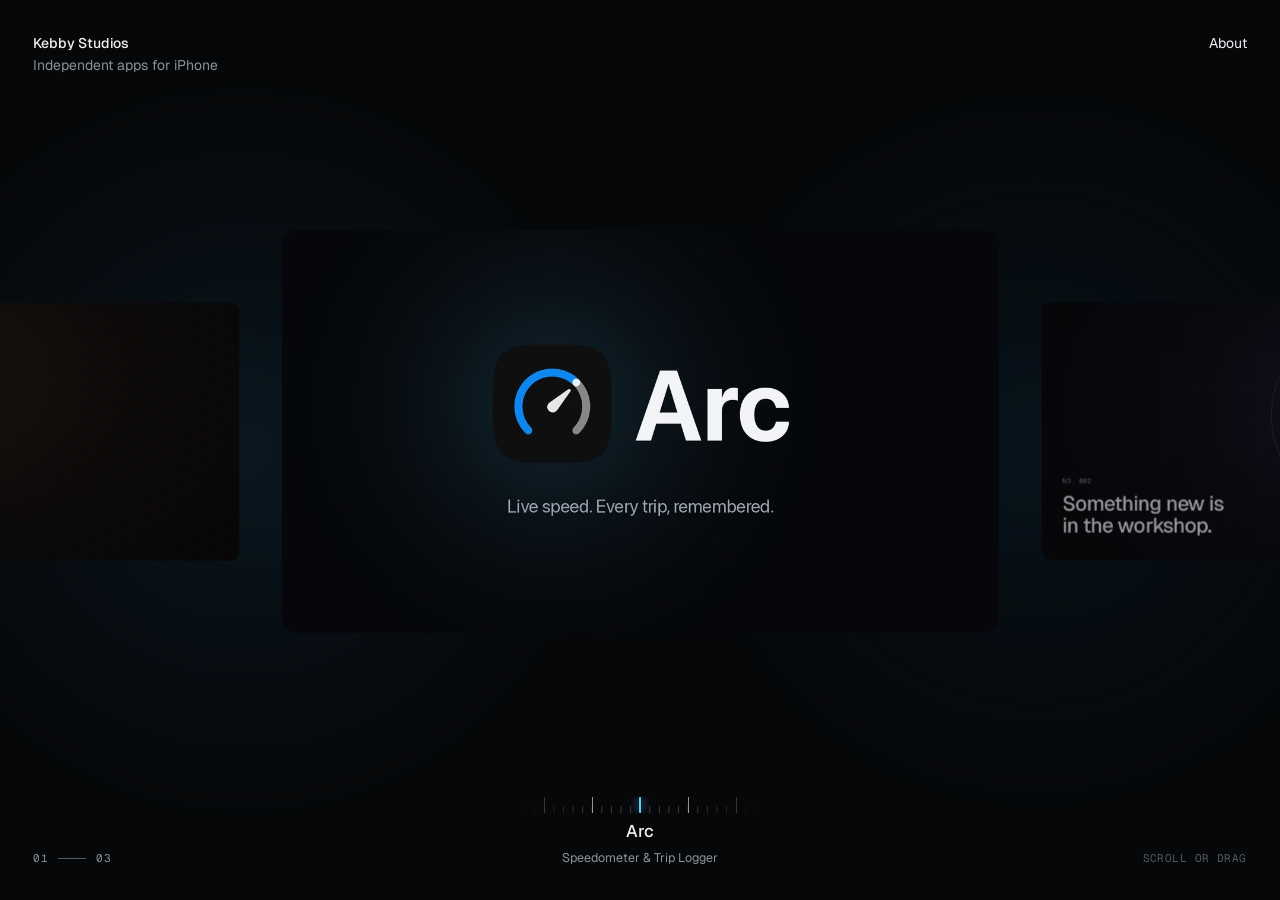
==== index.html @ dff3bba0 "Kebby Studios home page: infinite app carousel with a seamless zoom into Arc A flat, endless carouse" ====
<!doctype html>
<html lang="en">
<head>
  <meta charset="utf-8">
  <meta name="viewport" content="width=device-width, initial-scale=1, viewport-fit=cover">
  <title>Kebby Studios</title>
  <meta name="description" content="Kebby Studios is an independent studio making apps for iPhone and Apple Watch. Our first app is Arc, a speedometer and trip logger.">
  <meta name="theme-color" content="#060708">
  <meta property="og:title" content="Kebby Studios">
  <meta property="og:description" content="Independent apps for iPhone and Apple Watch.">
  <meta property="og:url" content="https://kebbystudios.com/">
  <link rel="icon" href="landing/img/favicon.svg" type="image/svg+xml">
  <link rel="preconnect" href="https://fonts.googleapis.com">
  <link rel="preconnect" href="https://fonts.gstatic.com" crossorigin>
  <link href="https://fonts.googleapis.com/css2?family=Geist:wght@400;500;600&family=Geist+Mono:wght@400;500&display=swap" rel="stylesheet">
  <link rel="stylesheet" href="landing/css/style.css">
  <script>document.documentElement.classList.add("js");</script>
</head>
<body>
  <!-- Ambient light: the colors at the edges of the centered card spill onto the page. -->
  <div class="ambient" aria-hidden="true"><i class="amb-l"></i><i class="amb-r"></i></div>

  <header class="top">
    <a class="studio" href="./">
      <span class="studio-name">Kebby Studios</span>
      <span class="studio-sub">Independent apps for iPhone</span>
    </a>
    <button class="about-btn" type="button" aria-expanded="false" aria-controls="about">About</button>
  </header>

  <main class="stage" id="stage">
    <h1 class="sr-only">Kebby Studios apps</h1>
    <!-- Cards are links, so everything works without JavaScript; main.js turns
         the list into the carousel and repeats it to fill the loop. -->
    <ul class="track" id="track" aria-label="Apps">
      <li class="card" data-id="arc" data-name="Arc" data-kind="Speedometer &amp; Trip Logger" data-href="arc/">
        <a class="card-link" href="arc/" aria-label="Arc, speedometer and trip logger">
          <div class="card-media">
            <video class="card-video" muted loop playsinline preload="metadata" poster="landing/media/arc.jpg"
                   data-src="landing/media/arc.mp4" data-src-sm="landing/media/arc-sm.mp4"
                   data-src-tall="landing/media/arc-tall.mp4" data-poster-tall="landing/media/arc-tall.jpg"></video>
          </div>
        </a>
      </li>
      <li class="card card-soon" data-id="soon" data-name="Next" data-kind="In the workshop">
        <a class="card-link" href="#soon" aria-label="Our next app, in the workshop">
          <div class="card-media soon">
            <div class="soon-grid"></div>
            <div class="soon-orbit"><i></i><i></i><i></i></div>
            <div class="soon-copy">
              <span class="mono">No. 002</span>
              <strong>Something new is in&nbsp;the&nbsp;workshop.</strong>
            </div>
          </div>
        </a>
      </li>
      <li class="card card-studio" data-id="studio" data-name="Studio" data-kind="About Kebby Studios">
        <a class="card-link" href="#about" aria-label="About Kebby Studios">
          <div class="card-media studio-card">
            <div class="studio-lines" aria-hidden="true"></div>
            <div class="studio-copy">
              <span class="mono">Kebby Studios</span>
              <strong>Small apps, made with&nbsp;care.</strong>
            </div>
          </div>
        </a>
      </li>
    </ul>
  </main>

  <!-- The dial: ticks travel with the carousel; the name rolls like an odometer. -->
  <footer class="dial" aria-live="polite">
    <div class="dial-ruler" aria-hidden="true"><div class="dial-ticks" id="ticks"></div><span class="dial-needle"></span></div>
    <div class="dial-name"><span class="dial-roll" id="roll"></span></div>
    <div class="dial-kind" id="kind"></div>
  </footer>
  <div class="count mono" aria-hidden="true"><span id="count-i">01</span><span class="count-sep"></span><span id="count-n">03</span></div>
  <div class="hint mono" aria-hidden="true">Scroll or drag</div>

  <div class="cursor" aria-hidden="true"><span class="cursor-label"></span></div>

  <section class="about" id="about" aria-hidden="true" aria-labelledby="about-title">
    <div class="about-inner">
      <p class="mono about-eyebrow">About</p>
      <h2 id="about-title">Kebby Studios makes small, careful apps for iPhone and Apple&nbsp;Watch.</h2>
      <p>Each app does one thing well and looks good doing it. Arc, a speedometer and trip logger, is the first. More are on the way.</p>
      <ul class="about-links">
        <li><a href="arc/">Arc<span class="mono">Speedometer &amp; Trip Logger</span></a></li>
        <li><a href="mailto:kebbystudios@gmail.com">Contact<span class="mono">kebbystudios@gmail.com</span></a></li>
      </ul>
      <p class="about-legal">&copy; 2026 Kebby Studios</p>
    </div>
  </section>

  <script src="landing/js/main.js"></script>
</body>
</html>
---- landing/css/style.css ----
/* Kebby Studios — kebbystudios.com
   A flat, infinite carousel of the studio's apps. The centered card is the
   largest; the page takes on its colors (the ambient light), and a dial at
   the bottom ticks along as the carousel turns. Opening a card zooms it to
   fill the window and hands off to that app's site without a cut. */
@view-transition { navigation: auto; }

:root {
  --bg: #060708;
  --text: #eef0f2;
  --text-2: #8b9199;
  --text-3: #575c63;
  --line: rgba(255, 255, 255, .09);
  --accent: #eef0f2;
  --font: "Geist", -apple-system, BlinkMacSystemFont, "Inter", "Segoe UI", system-ui, sans-serif;
  --mono: "Geist Mono", ui-monospace, "SF Mono", Menlo, monospace;
  --ease: cubic-bezier(.22, 1, .36, 1);
  --cw: 56vw;
  --ch: 31.5vw;
  --pad: clamp(16px, 2.6vw, 36px);
  color-scheme: dark;
}

* { box-sizing: border-box; }
html, body { height: 100%; }
body {
  margin: 0;
  background: var(--bg);
  color: var(--text);
  font: 400 14px/1.45 var(--font);
  -webkit-font-smoothing: antialiased;
  overflow: hidden;
  overscroll-behavior: none;
}
a { color: inherit; text-decoration: none; }
button { font: inherit; color: inherit; background: none; border: 0; padding: 0; cursor: pointer; }
.mono { font-family: var(--mono); font-size: 11px; letter-spacing: .04em; text-transform: uppercase; }
.sr-only { position: absolute; width: 1px; height: 1px; overflow: hidden; clip-path: inset(50%); white-space: nowrap; }

/* ---------- Ambient light ---------- */
.ambient { position: fixed; inset: 0; pointer-events: none; z-index: 0; transition: opacity .6s; }
.ambient i {
  position: absolute;
  top: 50%;
  width: 62vw;
  height: 90vh;
  margin-top: -45vh;
  background-color: #10161d;
  opacity: .5;
  -webkit-mask-image: radial-gradient(closest-side, #000 0%, rgba(0, 0, 0, .45) 45%, transparent 100%);
  mask-image: radial-gradient(closest-side, #000 0%, rgba(0, 0, 0, .45) 45%, transparent 100%);
  transition: background-color 1.2s linear;
}
.ambient .amb-l { left: -12vw; }
.ambient .amb-r { right: -12vw; }

/* ---------- Header ---------- */
.top {
  position: fixed;
  inset: 0 0 auto 0;
  z-index: 40;
  display: flex;
  align-items: flex-start;
  justify-content: space-between;
  padding: calc(var(--pad) + env(safe-area-inset-top)) var(--pad) 0;
  pointer-events: none;
}
.top > * { pointer-events: auto; }
.studio { display: grid; gap: 1px; }
.studio-name { font-weight: 500; font-size: 14px; letter-spacing: -.005em; }
.studio-sub { color: var(--text-2); }
.about-btn { position: relative; height: 20px; overflow: hidden; color: var(--text); }
.about-btn span { display: block; transition: transform .5s var(--ease); }
.about-btn span + span { position: absolute; left: 0; top: 0; transform: translateY(110%); }
.about-open .about-btn span:first-child { transform: translateY(-110%); }
.about-open .about-btn span + span { transform: none; }

/* ---------- Carousel ---------- */
.stage {
  position: fixed;
  inset: 0;
  z-index: 10;
  touch-action: none;
  -webkit-user-select: none;
  user-select: none;
}
.track { list-style: none; margin: 0; padding: 0; }
.card {
  position: absolute;
  left: 50%;
  top: calc(50% - 18px);
  width: var(--cw);
  height: var(--ch);
  margin: calc(var(--ch) / -2) 0 0 calc(var(--cw) / -2);
  border-radius: 14px;
  overflow: hidden;
  background: #0b0d10;
  will-change: transform;
  /* Keeps the corners clipped while scaled on Safari. */
  isolation: isolate;
  -webkit-mask-image: -webkit-radial-gradient(white, black);
}
.js .card { opacity: 0; }
.card-link { position: absolute; inset: 0; display: block; outline: none; -webkit-user-drag: none; }
.card-link:focus-visible::before {
  content: "";
  position: absolute;
  inset: 0;
  z-index: 5;
  border-radius: inherit;
  box-shadow: inset 0 0 0 2px rgba(255, 255, 255, .7);
}
.card::after {
  /* Dims cards as they leave the center (main.js sets --dim). */
  content: "";
  position: absolute;
  inset: 0;
  z-index: 3;
  background: var(--bg);
  opacity: var(--dim, 0);
  pointer-events: none;
}
.card-media {
  position: absolute;
  inset: -3%;
  transform: translate3d(var(--px, 0px), var(--py, 0px), 0);
  will-change: transform;
}
.card-video { width: 100%; height: 100%; object-fit: cover; display: block; background: #05070a; pointer-events: none; }

/* No. 002: a drafting table, a few pieces orbiting. */
.soon {
  background:
    radial-gradient(70% 90% at 72% 40%, #1d1a2b 0%, #0d0c13 60%, #09090c 100%);
}
.soon-grid {
  position: absolute;
  inset: 0;
  background-image:
    linear-gradient(rgba(255, 255, 255, .045) 1px, transparent 1px),
    linear-gradient(90deg, rgba(255, 255, 255, .045) 1px, transparent 1px);
  background-size: 48px 48px;
  background-position: center;
  -webkit-mask-image: radial-gradient(60% 80% at 70% 45%, #000, transparent);
  mask-image: radial-gradient(60% 80% at 70% 45%, #000, transparent);
}
.soon-orbit { position: absolute; left: 70%; top: 44%; width: 0; height: 0; }
.soon-orbit i {
  position: absolute;
  border-radius: 50%;
  border: 1px solid rgba(190, 170, 255, .28);
  animation: orbit 18s linear infinite;
}
.soon-orbit i:nth-child(1) { width: 34vmin; height: 34vmin; margin: -17vmin; }
.soon-orbit i:nth-child(2) { width: 22vmin; height: 22vmin; margin: -11vmin; animation-duration: 12s; animation-direction: reverse; border-color: rgba(190, 170, 255, .4); }
.soon-orbit i:nth-child(3) { width: 9vmin; height: 9vmin; margin: -4.5vmin; background: radial-gradient(circle at 35% 30%, #b9a8ff, #5a46c9 70%); border: 0; box-shadow: 0 0 60px rgba(150, 120, 255, .45); animation: breathe 5s ease-in-out infinite; }
.soon-orbit i:nth-child(1)::after,
.soon-orbit i:nth-child(2)::after {
  content: "";
  position: absolute;
  left: 50%;
  top: -4px;
  width: 8px;
  height: 8px;
  margin-left: -4px;
  border-radius: 50%;
  background: #d6ccff;
  box-shadow: 0 0 14px #b9a8ff;
}
@keyframes orbit { to { transform: rotate(360deg); } }
@keyframes breathe { 50% { transform: scale(1.08); } }

.soon-copy, .studio-copy {
  position: absolute;
  left: 7%;
  bottom: 12%;
  display: grid;
  gap: 10px;
  max-width: 46%;
}
.soon-copy .mono, .studio-copy .mono { color: var(--text-2); font-size: clamp(9px, .8vw, 12px); }
.soon-copy strong, .studio-copy strong {
  font-weight: 500;
  font-size: clamp(18px, 2.5vw, 40px);
  line-height: 1.05;
  letter-spacing: -.03em;
}

/* Studio: warm paper-dark, slow lines like a drafting pen. */
.studio-card { background: radial-gradient(80% 100% at 30% 30%, #2a2018 0%, #120e0b 55%, #0a0908 100%); }
.studio-lines {
  position: absolute;
  inset: 0;
  background: repeating-linear-gradient(-24deg, rgba(255, 200, 150, .05) 0 1px, transparent 1px 22px);
  animation: drift 30s linear infinite;
  -webkit-mask-image: linear-gradient(100deg, transparent 35%, #000 75%);
  mask-image: linear-gradient(100deg, transparent 35%, #000 75%);
}
@keyframes drift { to { background-position: 0 440px; } }

/* The handoff: the app's real page, kept at window size and scaled to cover
   the card, so the zoom ends on exactly what loads next. */
.handoff {
  position: absolute;
  left: 50%;
  top: 50%;
  z-index: 4;
  border: 0;
  background: #05070a;
  opacity: 0;
  pointer-events: none;
  transform-origin: 50% 50%;
}

/* ---------- Dial ---------- */
.dial {
  position: fixed;
  left: 50%;
  bottom: calc(var(--pad) + env(safe-area-inset-bottom));
  z-index: 30;
  width: 240px;
  margin-left: -120px;
  display: grid;
  justify-items: center;
  gap: 6px;
  pointer-events: none;
}
.dial-ruler {
  position: relative;
  width: 240px;
  height: 16px;
  overflow: hidden;
  -webkit-mask-image: linear-gradient(90deg, transparent, #000 30%, #000 70%, transparent);
  mask-image: linear-gradient(90deg, transparent, #000 30%, #000 70%, transparent);
}
.dial-ticks {
  position: absolute;
  left: 0;
  bottom: 0;
  width: 1200px;
  height: 100%;
  /* One major tick per app (every 48px), four minor between. */
  background:
    linear-gradient(90deg, rgba(255, 255, 255, .55) 1px, transparent 1px) 0 100% / 48px 100% repeat-x,
    linear-gradient(90deg, rgba(255, 255, 255, .22) 1px, transparent 1px) 0 100% / 9.6px 45% repeat-x;
  will-change: transform;
}
.dial-needle {
  position: absolute;
  left: 50%;
  bottom: 0;
  width: 2px;
  height: 100%;
  margin-left: -1px;
  border-radius: 1px;
  background: var(--needle, #5cc8ff);
  box-shadow: 0 0 10px var(--needle, #5cc8ff);
  transition: background .6s, box-shadow .6s;
}
.dial-name {
  position: relative;
  height: 24px;
  width: 100%;
  overflow: hidden;
  font-size: 17px;
  font-weight: 500;
  letter-spacing: -.01em;
}
.dial-roll span {
  position: absolute;
  left: 0;
  right: 0;
  text-align: center;
  line-height: 24px;
  transition: transform .55s var(--ease), opacity .55s var(--ease);
}
.dial-kind { color: var(--text-2); font-size: 12.5px; height: 18px; transition: opacity .3s; }

.count {
  position: fixed;
  left: var(--pad);
  bottom: calc(var(--pad) + env(safe-area-inset-bottom));
  z-index: 30;
  display: flex;
  align-items: center;
  gap: 10px;
  color: var(--text-2);
}
.count-sep { width: 28px; height: 1px; background: var(--text-3); }
.hint {
  position: fixed;
  right: var(--pad);
  bottom: calc(var(--pad) + env(safe-area-inset-bottom));
  z-index: 30;
  color: var(--text-3);
  transition: opacity .8s;
}
.hint.gone { opacity: 0; }

/* Everything but the opening card steps back during the handoff. */
.top, .dial, .count, .hint:not(.gone), .ambient { transition: opacity .45s; }
.opening .top, .opening .dial, .opening .count, .opening .hint, .opening .ambient { opacity: 0; }

/* ---------- Cursor (mouse and trackpad only) ---------- */
.cursor { display: none; }
@media (hover: hover) and (pointer: fine) {
  .has-cursor .stage, .has-cursor .stage a { cursor: none; }
  .cursor {
    position: fixed;
    left: 0;
    top: 0;
    z-index: 60;
    display: grid;
    place-items: center;
    width: 64px;
    height: 64px;
    margin: -32px 0 0 -32px;
    pointer-events: none;
    opacity: 0;
    transition: opacity .3s;
  }
  .has-cursor .cursor.on { opacity: 1; }
  .cursor::before {
    content: "";
    position: absolute;
    inset: 0;
    border-radius: 50%;
    background: var(--text);
    transform: scale(.125);
    transition: transform .45s var(--ease), background .45s;
  }
  .cursor-label {
    position: relative;
    color: var(--bg);
    font: 500 11px/1 var(--mono);
    letter-spacing: .04em;
    text-transform: uppercase;
    opacity: 0;
    transform: scale(.6);
    transition: opacity .3s, transform .45s var(--ease);
  }
  .cursor.big::before { transform: scale(1); }
  .cursor.mid::before { transform: scale(.7); background: rgba(238, 240, 242, .9); }
  .cursor.big .cursor-label, .cursor.mid .cursor-label { opacity: 1; transform: none; }
  .cursor.mid .cursor-label { font-size: 15px; }
}

/* ---------- About ---------- */
.about {
  position: fixed;
  inset: 0;
  z-index: 35;
  display: flex;
  align-items: flex-end;
  padding: 0 var(--pad) calc(var(--pad) * 2.2 + env(safe-area-inset-bottom));
  background: rgba(6, 7, 8, .82);
  -webkit-backdrop-filter: blur(24px) saturate(140%);
  backdrop-filter: blur(24px) saturate(140%);
  clip-path: inset(0 0 100% 0);
  visibility: hidden;
  transition: clip-path .8s var(--ease), visibility 0s .8s;
}
.about-open .about { clip-path: inset(0); visibility: visible; transition: clip-path .8s var(--ease); }
.about-inner { max-width: 760px; display: grid; gap: 22px; }
.about-inner > * { opacity: 0; transform: translateY(16px); transition: opacity .5s, transform .7s var(--ease); }
.about-open .about-inner > * { opacity: 1; transform: none; }
.about-open .about-inner > :nth-child(2) { transition-delay: .08s; }
.about-open .about-inner > :nth-child(3) { transition-delay: .14s; }
.about-open .about-inner > :nth-child(4) { transition-delay: .2s; }
.about-open .about-inner > :nth-child(5) { transition-delay: .26s; }
.about-eyebrow { color: var(--text-2); margin: 0; }
.about h2 { margin: 0; font-weight: 500; font-size: clamp(28px, 4.2vw, 56px); line-height: 1.04; letter-spacing: -.035em; }
.about p { margin: 0; color: var(--text-2); font-size: 16px; max-width: 34em; }
.about-links { list-style: none; margin: 8px 0 0; padding: 0; display: grid; border-top: 1px solid var(--line); }
.about-links a {
  display: flex;
  justify-content: space-between;
  align-items: baseline;
  gap: 16px;
  padding: 14px 0;
  border-bottom: 1px solid var(--line);
  font-size: 18px;
  font-weight: 500;
  transition: padding .4s var(--ease);
}
.about-links a:hover { padding-left: 8px; }
.about-links .mono { color: var(--text-2); }
.about .about-legal { font-size: 12px; color: var(--text-3); }

/* ---------- Small screens ---------- */
@media (max-width: 700px) {
  .hint, .count { display: none; }
  .soon-copy, .studio-copy { max-width: 70%; gap: 6px; }
  .soon-orbit { left: 76%; top: 38%; }
}

@media (prefers-reduced-motion: reduce) {
  .soon-orbit i, .studio-lines { animation: none; }
}
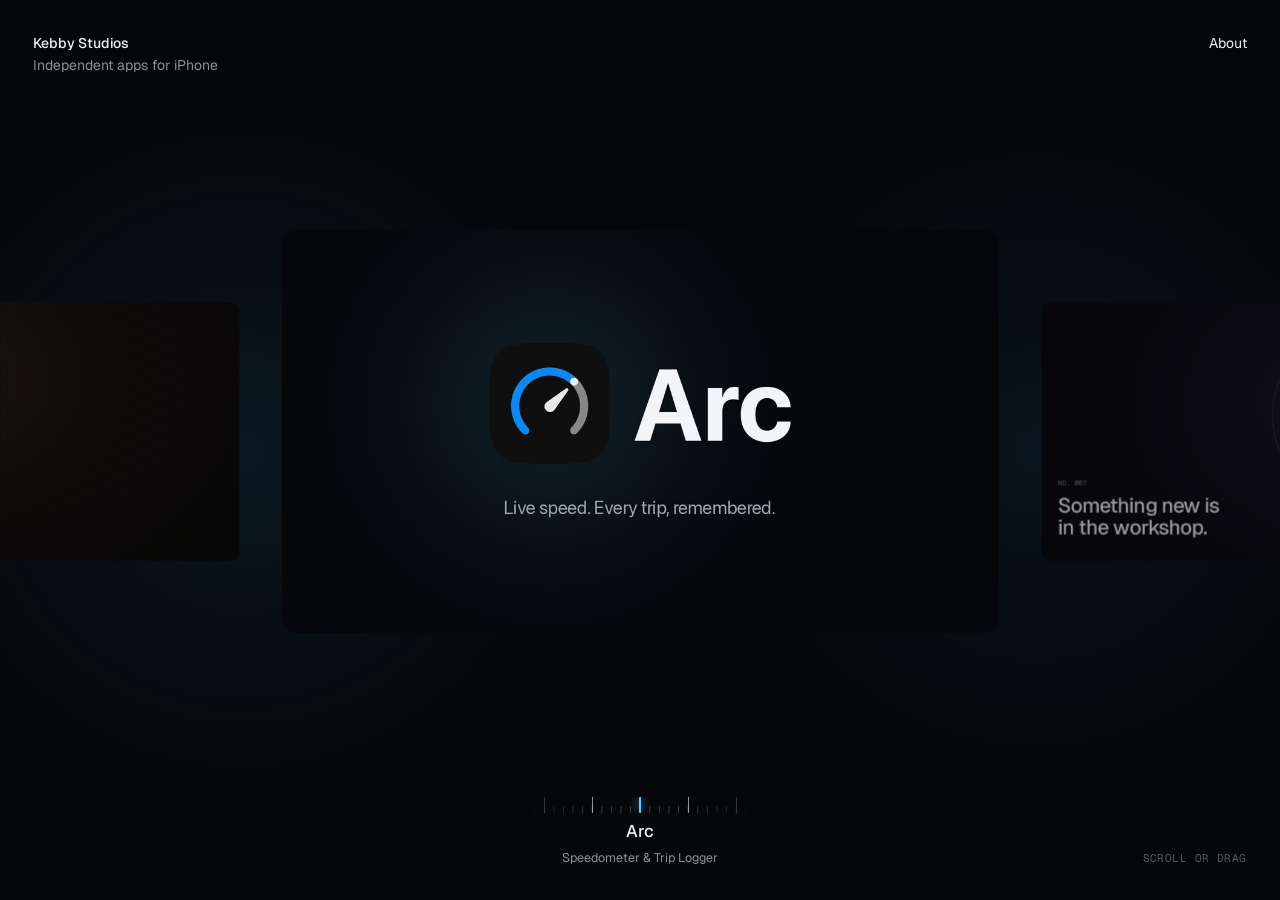
==== commit 0e8e1124: "Home: plain circle cursor, settled click to open, stronger hover, slower scroll Cursor is a blank ci" ====
--- a/index.html
+++ b/index.html
@@ -74,10 +74,9 @@
     <div class="dial-name"><span class="dial-roll" id="roll"></span></div>
     <div class="dial-kind" id="kind"></div>
   </footer>
-  <div class="count mono" aria-hidden="true"><span id="count-i">01</span><span class="count-sep"></span><span id="count-n">03</span></div>
   <div class="hint mono" aria-hidden="true">Scroll or drag</div>
 
-  <div class="cursor" aria-hidden="true"><span class="cursor-label"></span></div>
+  <div class="cursor" aria-hidden="true"></div>
 
   <section class="about" id="about" aria-hidden="true" aria-labelledby="about-title">
     <div class="about-inner">
--- a/landing/css/style.css
+++ b/landing/css/style.css
@@ -122,7 +122,7 @@
 }
 .card-media {
   position: absolute;
-  inset: -3%;
+  inset: -4%;
   transform: translate3d(var(--px, 0px), var(--py, 0px), 0);
   will-change: transform;
 }
@@ -276,17 +276,6 @@
 }
 .dial-kind { color: var(--text-2); font-size: 12.5px; height: 18px; transition: opacity .3s; }
 
-.count {
-  position: fixed;
-  left: var(--pad);
-  bottom: calc(var(--pad) + env(safe-area-inset-bottom));
-  z-index: 30;
-  display: flex;
-  align-items: center;
-  gap: 10px;
-  color: var(--text-2);
-}
-.count-sep { width: 28px; height: 1px; background: var(--text-3); }
 .hint {
   position: fixed;
   right: var(--pad);
@@ -298,8 +287,8 @@
 .hint.gone { opacity: 0; }
 
 /* Everything but the opening card steps back during the handoff. */
-.top, .dial, .count, .hint:not(.gone), .ambient { transition: opacity .45s; }
-.opening .top, .opening .dial, .opening .count, .opening .hint, .opening .ambient { opacity: 0; }
+.top, .dial, .hint:not(.gone), .ambient { transition: opacity .45s; }
+.opening .top, .opening .dial, .opening .hint, .opening .ambient { opacity: 0; }
 
 /* ---------- Cursor (mouse and trackpad only) ---------- */
 .cursor { display: none; }
@@ -312,9 +301,9 @@
     z-index: 60;
     display: grid;
     place-items: center;
-    width: 64px;
-    height: 64px;
-    margin: -32px 0 0 -32px;
+    width: 32px;
+    height: 32px;
+    margin: -16px 0 0 -16px;
     pointer-events: none;
     opacity: 0;
     transition: opacity .3s;
@@ -326,23 +315,11 @@
     inset: 0;
     border-radius: 50%;
     background: var(--text);
-    transform: scale(.125);
+    transform: scale(.25);
     transition: transform .45s var(--ease), background .45s;
-  }
-  .cursor-label {
-    position: relative;
-    color: var(--bg);
-    font: 500 11px/1 var(--mono);
-    letter-spacing: .04em;
-    text-transform: uppercase;
-    opacity: 0;
-    transform: scale(.6);
-    transition: opacity .3s, transform .45s var(--ease);
   }
   .cursor.big::before { transform: scale(1); }
   .cursor.mid::before { transform: scale(.7); background: rgba(238, 240, 242, .9); }
-  .cursor.big .cursor-label, .cursor.mid .cursor-label { opacity: 1; transform: none; }
-  .cursor.mid .cursor-label { font-size: 15px; }
 }
 
 /* ---------- About ---------- */
@@ -389,7 +366,7 @@
 
 /* ---------- Small screens ---------- */
 @media (max-width: 700px) {
-  .hint, .count { display: none; }
+  .hint { display: none; }
   .soon-copy, .studio-copy { max-width: 70%; gap: 6px; }
   .soon-orbit { left: 76%; top: 38%; }
 }
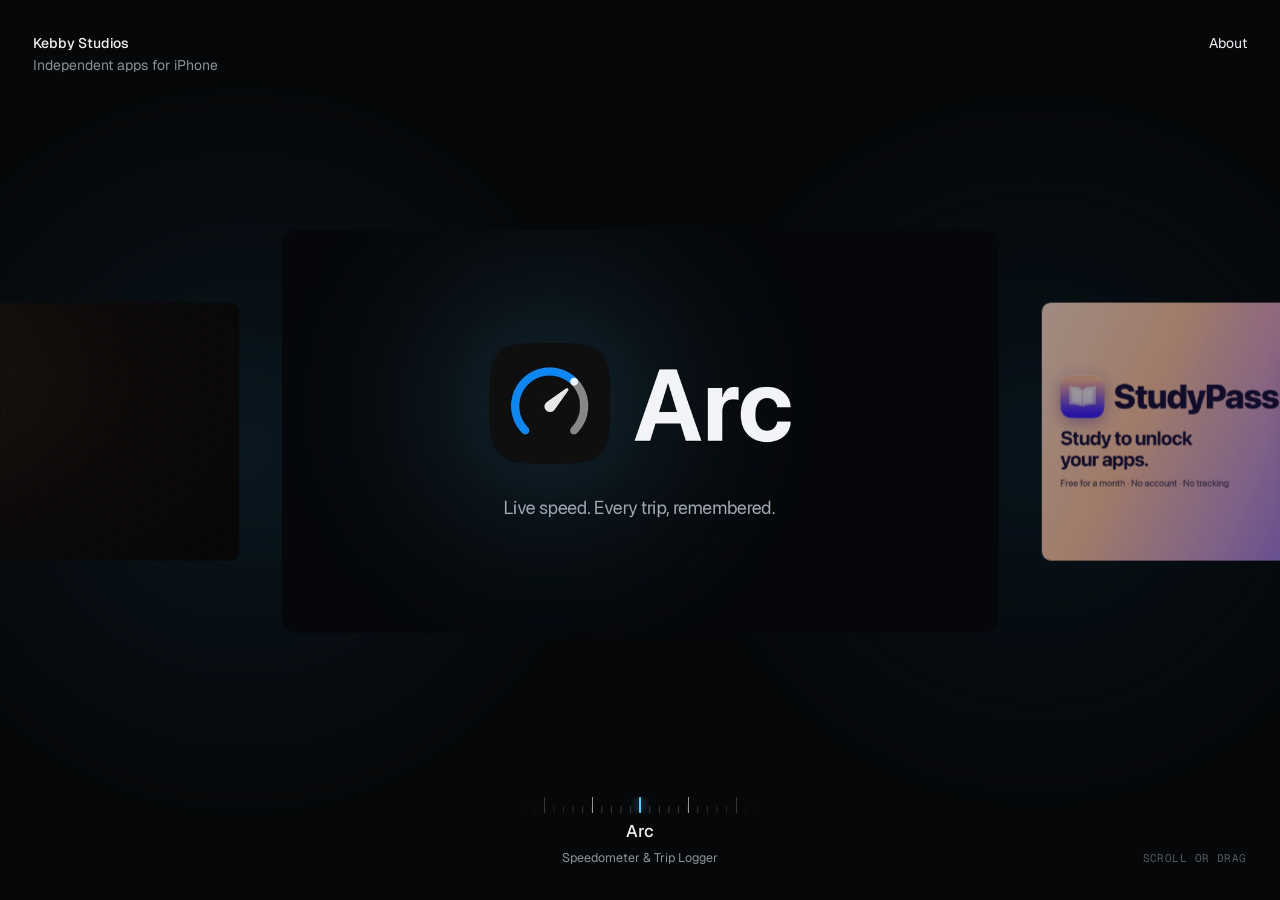
==== commit b698d2bb: "Home: StudyPass card in the carousel Co-Authored-By: Claude Opus 5.5 <noreply@anthropic.com>" ====
--- a/index.html
+++ b/index.html
@@ -4,7 +4,7 @@
   <meta charset="utf-8">
   <meta name="viewport" content="width=device-width, initial-scale=1, viewport-fit=cover">
   <title>Kebby Studios</title>
-  <meta name="description" content="Kebby Studios is an independent studio making apps for iPhone and Apple Watch. Our first app is Arc, a speedometer and trip logger.">
+  <meta name="description" content="Kebby Studios is an independent studio making apps for iPhone and Apple Watch: Arc, a speedometer and trip logger, and StudyPass, which locks your apps until you study.">
   <meta name="theme-color" content="#060708">
   <meta property="og:title" content="Kebby Studios">
   <meta property="og:description" content="Independent apps for iPhone and Apple Watch.">
@@ -42,15 +42,13 @@
           </div>
         </a>
       </li>
-      <li class="card card-soon" data-id="soon" data-name="Next" data-kind="In the workshop">
-        <a class="card-link" href="#soon" aria-label="Our next app, in the workshop">
-          <div class="card-media soon">
-            <div class="soon-grid"></div>
-            <div class="soon-orbit"><i></i><i></i><i></i></div>
-            <div class="soon-copy">
-              <span class="mono">No. 002</span>
-              <strong>Something new is in&nbsp;the&nbsp;workshop.</strong>
-            </div>
+      <li class="card" data-id="studypass" data-name="StudyPass" data-kind="Study to Unlock Your Apps" data-href="studypass/">
+        <a class="card-link" href="studypass/" aria-label="StudyPass, study to unlock your apps">
+          <div class="card-media">
+            <picture>
+              <source media="(max-width: 699px) and (orientation: portrait)" srcset="landing/media/studypass-tall.jpg">
+              <img class="card-video" src="landing/media/studypass.jpg" alt="" loading="lazy" decoding="async">
+            </picture>
           </div>
         </a>
       </li>
@@ -82,9 +80,10 @@
     <div class="about-inner">
       <p class="mono about-eyebrow">About</p>
       <h2 id="about-title">Kebby Studios makes small, careful apps for iPhone and Apple&nbsp;Watch.</h2>
-      <p>Each app does one thing well and looks good doing it. Arc, a speedometer and trip logger, is the first. More are on the way.</p>
+      <p>Each app does one thing well and looks good doing it. Arc is a speedometer and trip logger. StudyPass locks your apps until you study. More are on the way.</p>
       <ul class="about-links">
         <li><a href="arc/">Arc<span class="mono">Speedometer &amp; Trip Logger</span></a></li>
+        <li><a href="studypass/">StudyPass<span class="mono">Study to Unlock Your Apps</span></a></li>
         <li><a href="mailto:kebbystudios@gmail.com">Contact<span class="mono">kebbystudios@gmail.com</span></a></li>
       </ul>
       <p class="about-legal">&copy; 2026 Kebby Studios</p>
--- a/landing/css/style.css
+++ b/landing/css/style.css
@@ -127,6 +127,7 @@
   will-change: transform;
 }
 .card-video { width: 100%; height: 100%; object-fit: cover; display: block; background: #05070a; pointer-events: none; }
+.card-media picture { display: block; width: 100%; height: 100%; }
 
 /* No. 002: a drafting table, a few pieces orbiting. */
 .soon {
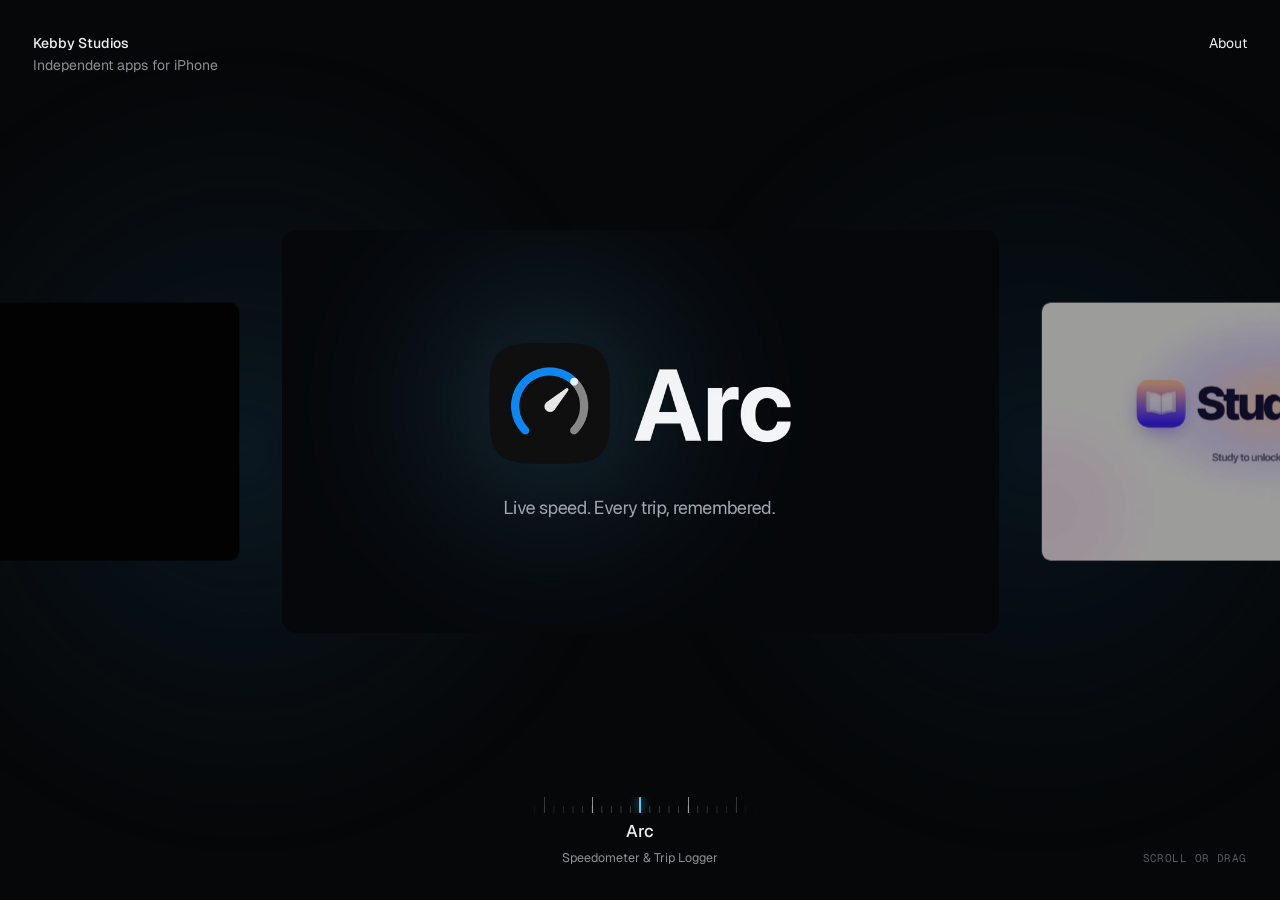
==== commit 32ffacb3: "Home: StudyPass hero video, random starting card, arrows back The StudyPass card plays a looping cli" ====
--- a/index.html
+++ b/index.html
@@ -45,23 +45,15 @@
       <li class="card" data-id="studypass" data-name="StudyPass" data-kind="Study to Unlock Your Apps" data-href="studypass/">
         <a class="card-link" href="studypass/" aria-label="StudyPass, study to unlock your apps">
           <div class="card-media">
-            <picture>
-              <source media="(max-width: 699px) and (orientation: portrait)" srcset="landing/media/studypass-tall.jpg">
-              <img class="card-video" src="landing/media/studypass.jpg" alt="" loading="lazy" decoding="async">
-            </picture>
+            <video class="card-video card-video-light" muted loop playsinline preload="metadata" poster="landing/media/studypass.jpg"
+                   data-src="landing/media/studypass.mp4" data-src-sm="landing/media/studypass-sm.mp4"
+                   data-src-tall="landing/media/studypass-tall.mp4" data-poster-tall="landing/media/studypass-tall.jpg"></video>
           </div>
         </a>
       </li>
-      <li class="card card-studio" data-id="studio" data-name="Studio" data-kind="About Kebby Studios">
-        <a class="card-link" href="#about" aria-label="About Kebby Studios">
-          <div class="card-media studio-card">
-            <div class="studio-lines" aria-hidden="true"></div>
-            <div class="studio-copy">
-              <span class="mono">Kebby Studios</span>
-              <strong>Small apps, made with&nbsp;care.</strong>
-            </div>
-          </div>
-        </a>
+      <!-- A blank third card, so the neighbors on either side aren't the same app. -->
+      <li class="card card-blank" data-id="blank" data-name="" data-kind="" aria-hidden="true">
+        <div class="card-link"><div class="card-media"></div></div>
       </li>
     </ul>
   </main>
@@ -74,7 +66,7 @@
   </footer>
   <div class="hint mono" aria-hidden="true">Scroll or drag</div>
 
-  <div class="cursor" aria-hidden="true"></div>
+  <div class="cursor" aria-hidden="true"><span class="cursor-label"></span></div>
 
   <section class="about" id="about" aria-hidden="true" aria-labelledby="about-title">
     <div class="about-inner">
--- a/landing/css/style.css
+++ b/landing/css/style.css
@@ -127,77 +127,10 @@
   will-change: transform;
 }
 .card-video { width: 100%; height: 100%; object-fit: cover; display: block; background: #05070a; pointer-events: none; }
-.card-media picture { display: block; width: 100%; height: 100%; }
-
-/* No. 002: a drafting table, a few pieces orbiting. */
-.soon {
-  background:
-    radial-gradient(70% 90% at 72% 40%, #1d1a2b 0%, #0d0c13 60%, #09090c 100%);
-}
-.soon-grid {
-  position: absolute;
-  inset: 0;
-  background-image:
-    linear-gradient(rgba(255, 255, 255, .045) 1px, transparent 1px),
-    linear-gradient(90deg, rgba(255, 255, 255, .045) 1px, transparent 1px);
-  background-size: 48px 48px;
-  background-position: center;
-  -webkit-mask-image: radial-gradient(60% 80% at 70% 45%, #000, transparent);
-  mask-image: radial-gradient(60% 80% at 70% 45%, #000, transparent);
-}
-.soon-orbit { position: absolute; left: 70%; top: 44%; width: 0; height: 0; }
-.soon-orbit i {
-  position: absolute;
-  border-radius: 50%;
-  border: 1px solid rgba(190, 170, 255, .28);
-  animation: orbit 18s linear infinite;
-}
-.soon-orbit i:nth-child(1) { width: 34vmin; height: 34vmin; margin: -17vmin; }
-.soon-orbit i:nth-child(2) { width: 22vmin; height: 22vmin; margin: -11vmin; animation-duration: 12s; animation-direction: reverse; border-color: rgba(190, 170, 255, .4); }
-.soon-orbit i:nth-child(3) { width: 9vmin; height: 9vmin; margin: -4.5vmin; background: radial-gradient(circle at 35% 30%, #b9a8ff, #5a46c9 70%); border: 0; box-shadow: 0 0 60px rgba(150, 120, 255, .45); animation: breathe 5s ease-in-out infinite; }
-.soon-orbit i:nth-child(1)::after,
-.soon-orbit i:nth-child(2)::after {
-  content: "";
-  position: absolute;
-  left: 50%;
-  top: -4px;
-  width: 8px;
-  height: 8px;
-  margin-left: -4px;
-  border-radius: 50%;
-  background: #d6ccff;
-  box-shadow: 0 0 14px #b9a8ff;
-}
-@keyframes orbit { to { transform: rotate(360deg); } }
-@keyframes breathe { 50% { transform: scale(1.08); } }
-
-.soon-copy, .studio-copy {
-  position: absolute;
-  left: 7%;
-  bottom: 12%;
-  display: grid;
-  gap: 10px;
-  max-width: 46%;
-}
-.soon-copy .mono, .studio-copy .mono { color: var(--text-2); font-size: clamp(9px, .8vw, 12px); }
-.soon-copy strong, .studio-copy strong {
-  font-weight: 500;
-  font-size: clamp(18px, 2.5vw, 40px);
-  line-height: 1.05;
-  letter-spacing: -.03em;
-}
-
-/* Studio: warm paper-dark, slow lines like a drafting pen. */
-.studio-card { background: radial-gradient(80% 100% at 30% 30%, #2a2018 0%, #120e0b 55%, #0a0908 100%); }
-.studio-lines {
-  position: absolute;
-  inset: 0;
-  background: repeating-linear-gradient(-24deg, rgba(255, 200, 150, .05) 0 1px, transparent 1px 22px);
-  animation: drift 30s linear infinite;
-  -webkit-mask-image: linear-gradient(100deg, transparent 35%, #000 75%);
-  mask-image: linear-gradient(100deg, transparent 35%, #000 75%);
-}
-@keyframes drift { to { background-position: 0 440px; } }
+.card-video-light { background: #faf8f6; }
+
+/* The blank card: just a black box. */
+.card-blank .card-media { background: #000; }
 
 /* The handoff: the app's real page, kept at window size and scaled to cover
    the card, so the zoom ends on exactly what loads next. */
@@ -321,6 +254,15 @@
   }
   .cursor.big::before { transform: scale(1); }
   .cursor.mid::before { transform: scale(.7); background: rgba(238, 240, 242, .9); }
+  .cursor-label {
+    position: relative;
+    color: var(--bg);
+    font: 500 12px/1 var(--mono);
+    opacity: 0;
+    transform: scale(.6);
+    transition: opacity .3s, transform .45s var(--ease);
+  }
+  .cursor.mid .cursor-label { opacity: 1; transform: none; }
 }
 
 /* ---------- About ---------- */
@@ -368,10 +310,5 @@
 /* ---------- Small screens ---------- */
 @media (max-width: 700px) {
   .hint { display: none; }
-  .soon-copy, .studio-copy { max-width: 70%; gap: 6px; }
-  .soon-orbit { left: 76%; top: 38%; }
-}
-
-@media (prefers-reduced-motion: reduce) {
-  .soon-orbit i, .studio-lines { animation: none; }
-}
+}
+
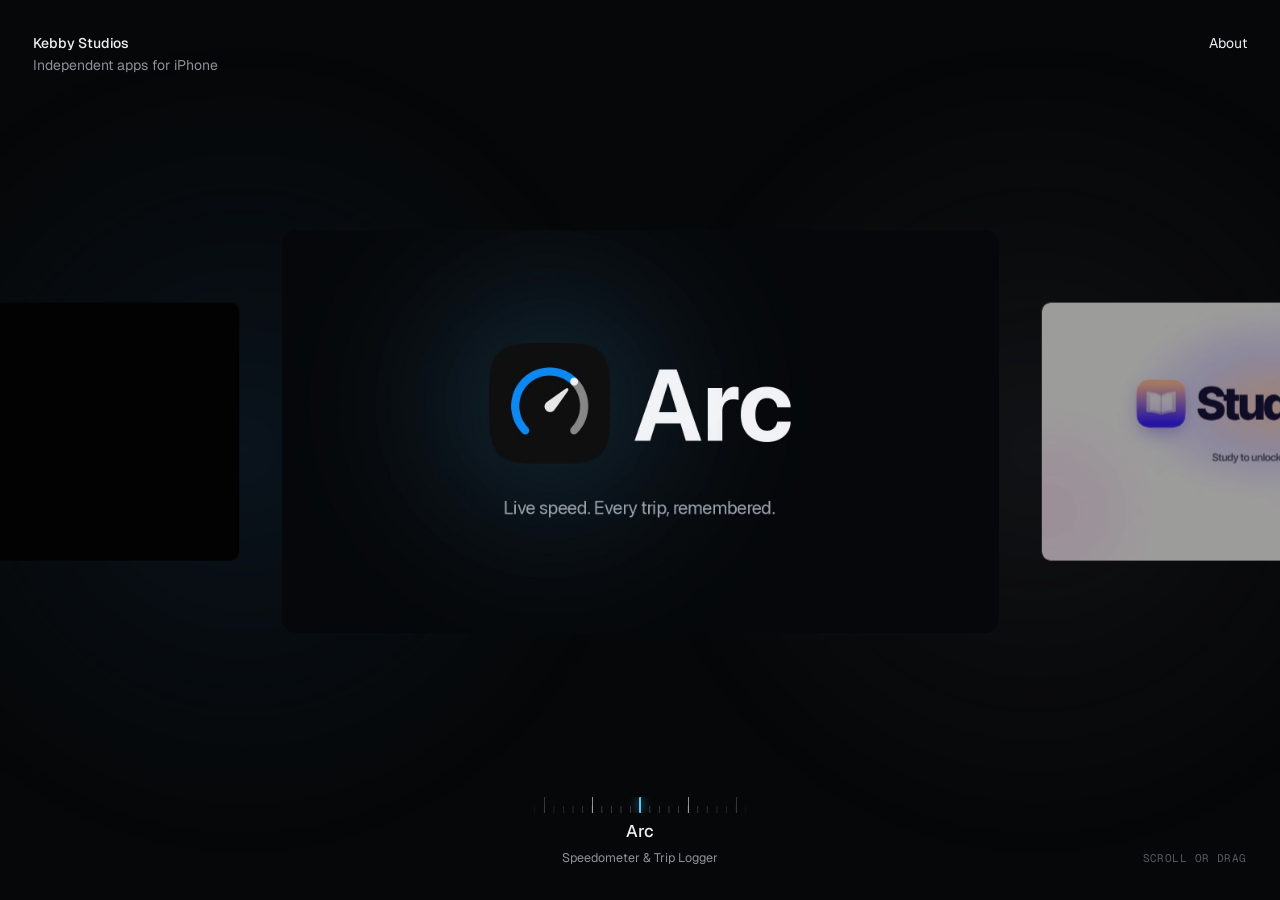
==== commit b0d748d5: "Home: logo stills when videos can't play, StudyPass captions moved in Each card shows a logo-and-slo" ====
--- a/index.html
+++ b/index.html
@@ -36,18 +36,20 @@
       <li class="card" data-id="arc" data-name="Arc" data-kind="Speedometer &amp; Trip Logger" data-href="arc/">
         <a class="card-link" href="arc/" aria-label="Arc, speedometer and trip logger">
           <div class="card-media">
-            <video class="card-video" muted loop playsinline preload="metadata" poster="landing/media/arc.jpg"
+            <img class="card-still" src="landing/media/arc.jpg" data-tall="landing/media/arc-tall.jpg" alt="" decoding="async">
+            <video class="card-video" muted loop playsinline preload="metadata"
                    data-src="landing/media/arc.mp4" data-src-sm="landing/media/arc-sm.mp4"
-                   data-src-tall="landing/media/arc-tall.mp4" data-poster-tall="landing/media/arc-tall.jpg"></video>
+                   data-src-tall="landing/media/arc-tall.mp4"></video>
           </div>
         </a>
       </li>
       <li class="card" data-id="studypass" data-name="StudyPass" data-kind="Study to Unlock Your Apps" data-href="studypass/">
         <a class="card-link" href="studypass/" aria-label="StudyPass, study to unlock your apps">
           <div class="card-media">
-            <video class="card-video card-video-light" muted loop playsinline preload="metadata" poster="landing/media/studypass.jpg"
+            <img class="card-still" src="landing/media/studypass.jpg" data-tall="landing/media/studypass-tall.jpg" alt="" decoding="async">
+            <video class="card-video" muted loop playsinline preload="metadata"
                    data-src="landing/media/studypass.mp4" data-src-sm="landing/media/studypass-sm.mp4"
-                   data-src-tall="landing/media/studypass-tall.mp4" data-poster-tall="landing/media/studypass-tall.jpg"></video>
+                   data-src-tall="landing/media/studypass-tall.mp4"></video>
           </div>
         </a>
       </li>
--- a/landing/css/style.css
+++ b/landing/css/style.css
@@ -126,8 +126,13 @@
   transform: translate3d(var(--px, 0px), var(--py, 0px), 0);
   will-change: transform;
 }
-.card-video { width: 100%; height: 100%; object-fit: cover; display: block; background: #05070a; pointer-events: none; }
-.card-video-light { background: #faf8f6; }
+/* The still (the app's name and slogan) is always there; the clip fades in
+   over it only while it's actually playing, so a blocked or slow clip never
+   shows as a black box. */
+.card-still, .card-video { position: absolute; inset: 0; width: 100%; height: 100%; object-fit: cover; display: block; pointer-events: none; }
+.card-still { background: #05070a; }
+.card-video { opacity: 0; transition: opacity .5s; }
+.card-video.live { opacity: 1; }
 
 /* The blank card: just a black box. */
 .card-blank .card-media { background: #000; }
